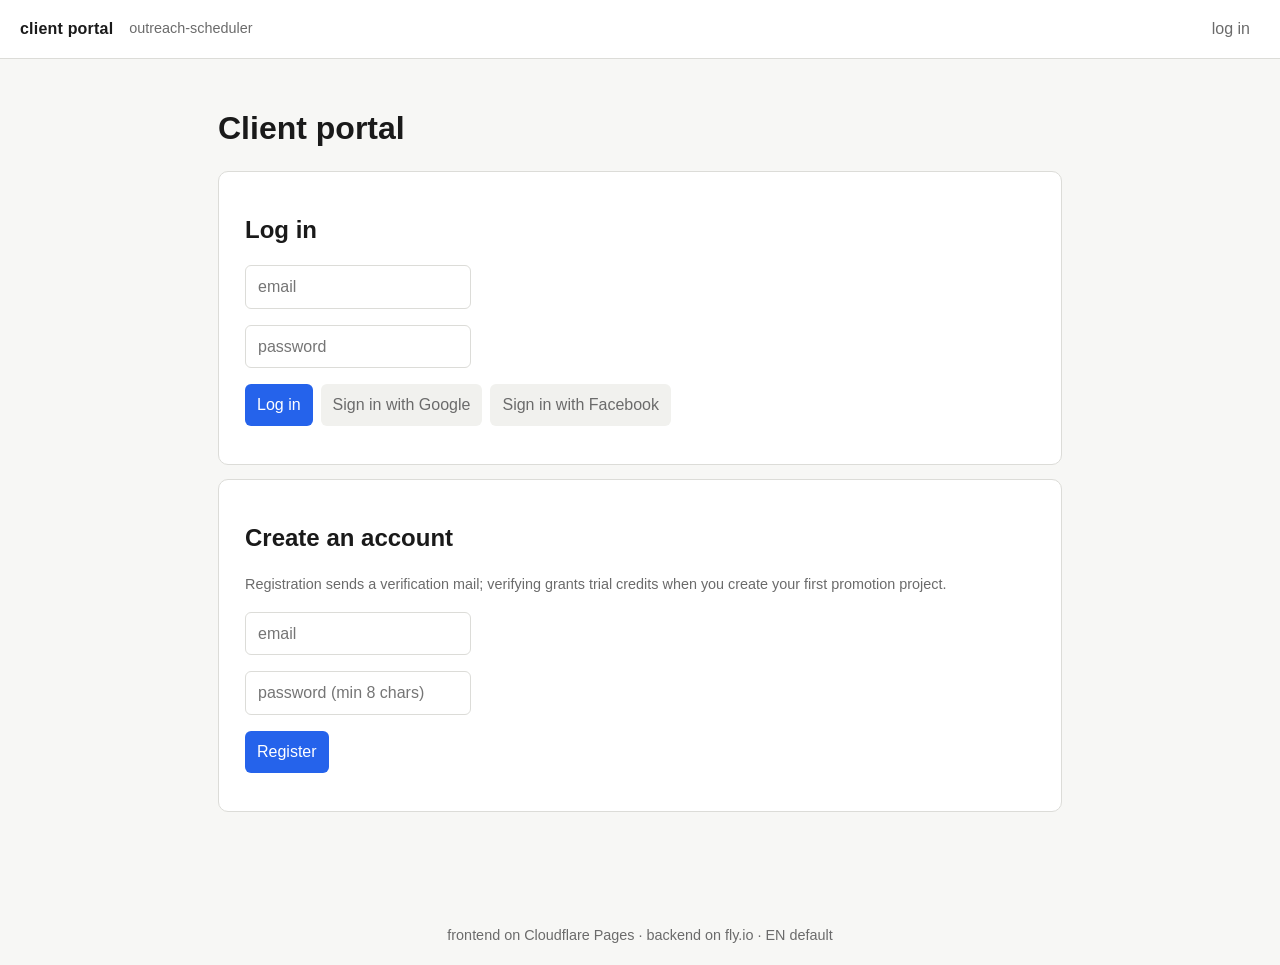
==== frontend/index.html @ bc96b9e0 "feat(portal): JSON API layer with CORS for Pages frontend; static SPA frontend (EN default, token au" ====
<!DOCTYPE html>
<html lang="en">
<head>
<meta charset="utf-8">
<meta name="viewport" content="width=device-width, initial-scale=1">
<title>client portal — outreach-scheduler</title>
<link rel="stylesheet" href="styles.css">
</head>
<body>
<header>
  <b>client portal</b><span class="muted">outreach-scheduler</span>
  <span style="flex:1"></span>
  <nav id="nav"></nav>
</header>
<main id="app"><div class="card"><p class="muted">loading…</p></div></main>
<footer class="muted">frontend on Cloudflare Pages · backend on fly.io · EN default</footer>
<script src="app.js"></script>
</body>
</html>
---- frontend/styles.css ----
:root {
  --bg:#f7f7f5; --panel:#ffffff; --text:#1a1a1a; --muted:#6b6b6b;
  --border:#dcdcd8; --accent:#2563eb; --code:#f1f1ee;
}
@media (prefers-color-scheme: dark) {
  :root {
    --bg:#121417; --panel:#1c1f24; --text:#e4e6ea; --muted:#9aa0a8;
    --border:#2e333a; --accent:#7aa2f7; --code:#23272e;
  }
}
* { box-sizing:border-box; }
body { margin:0; background:var(--bg); color:var(--text); line-height:1.6;
  font-family:-apple-system,'Segoe UI','PingFang SC',sans-serif; }
header { background:var(--panel); border-bottom:1px solid var(--border);
  padding:12px 20px; display:flex; gap:16px; align-items:center;
  position:sticky; top:0; }
header b { letter-spacing:.2px; }
nav { display:flex; gap:6px; flex-wrap:wrap; }
nav a, nav button { padding:4px 10px; border-radius:6px; text-decoration:none;
  color:var(--muted); font-size:14px; border:none; background:none;
  cursor:pointer; font:inherit; }
nav a:hover, nav button:hover { background:var(--code); color:var(--text); }
main { max-width:880px; margin:0 auto; padding:28px 18px 80px; }
.card { background:var(--panel); border:1px solid var(--border);
  border-radius:10px; padding:22px 26px; margin:14px 0; }
h1,h2 { line-height:1.3; }
input,textarea,button,select { font:inherit; padding:8px 12px;
  border-radius:6px; border:1px solid var(--border);
  background:var(--panel); color:var(--text); }
textarea { width:100%; }
button { background:var(--accent); color:#fff; border:none; cursor:pointer; }
button[disabled] { background:var(--code); color:var(--muted); }
table { border-collapse:collapse; width:100%; font-size:.95em; }
th,td { border:1px solid var(--border); padding:6px 10px; text-align:left; }
th { background:var(--code); }
pre { background:var(--code); padding:12px; border-radius:8px;
  overflow-x:auto; border:1px solid var(--border); font-size:.85em; }
code { background:var(--code); padding:2px 5px; border-radius:4px; }
.muted { color:var(--muted); font-size:.9em; }
.ok { color:#15803d; } .warn { color:#b45309; }
footer { text-align:center; padding:18px; }
.row { display:flex; gap:8px; align-items:center; flex-wrap:wrap; }
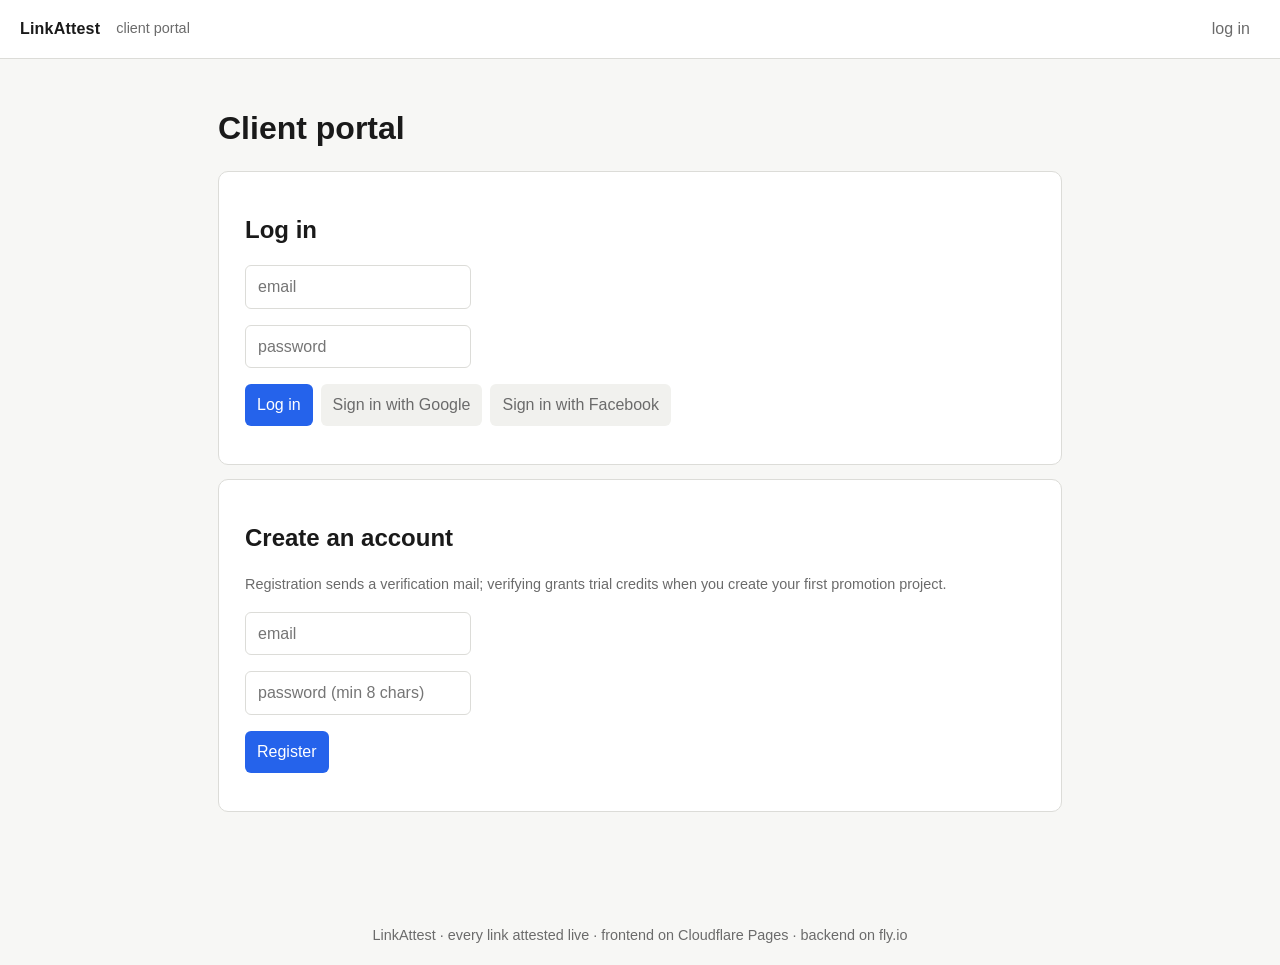
==== commit 82342278: "brand: ratify LinkAttest (linkattest.com pending purchase) — docs EN/zh + site, frontend header/foot" ====
--- a/frontend/index.html
+++ b/frontend/index.html
@@ -3,17 +3,17 @@
 <head>
 <meta charset="utf-8">
 <meta name="viewport" content="width=device-width, initial-scale=1">
-<title>client portal — outreach-scheduler</title>
+<title>LinkAttest — client portal</title>
 <link rel="stylesheet" href="styles.css">
 </head>
 <body>
 <header>
-  <b>client portal</b><span class="muted">outreach-scheduler</span>
+  <b>LinkAttest</b><span class="muted">client portal</span>
   <span style="flex:1"></span>
   <nav id="nav"></nav>
 </header>
 <main id="app"><div class="card"><p class="muted">loading…</p></div></main>
-<footer class="muted">frontend on Cloudflare Pages · backend on fly.io · EN default</footer>
+<footer class="muted">LinkAttest · every link attested live · frontend on Cloudflare Pages · backend on fly.io</footer>
 <script src="app.js"></script>
 </body>
 </html>
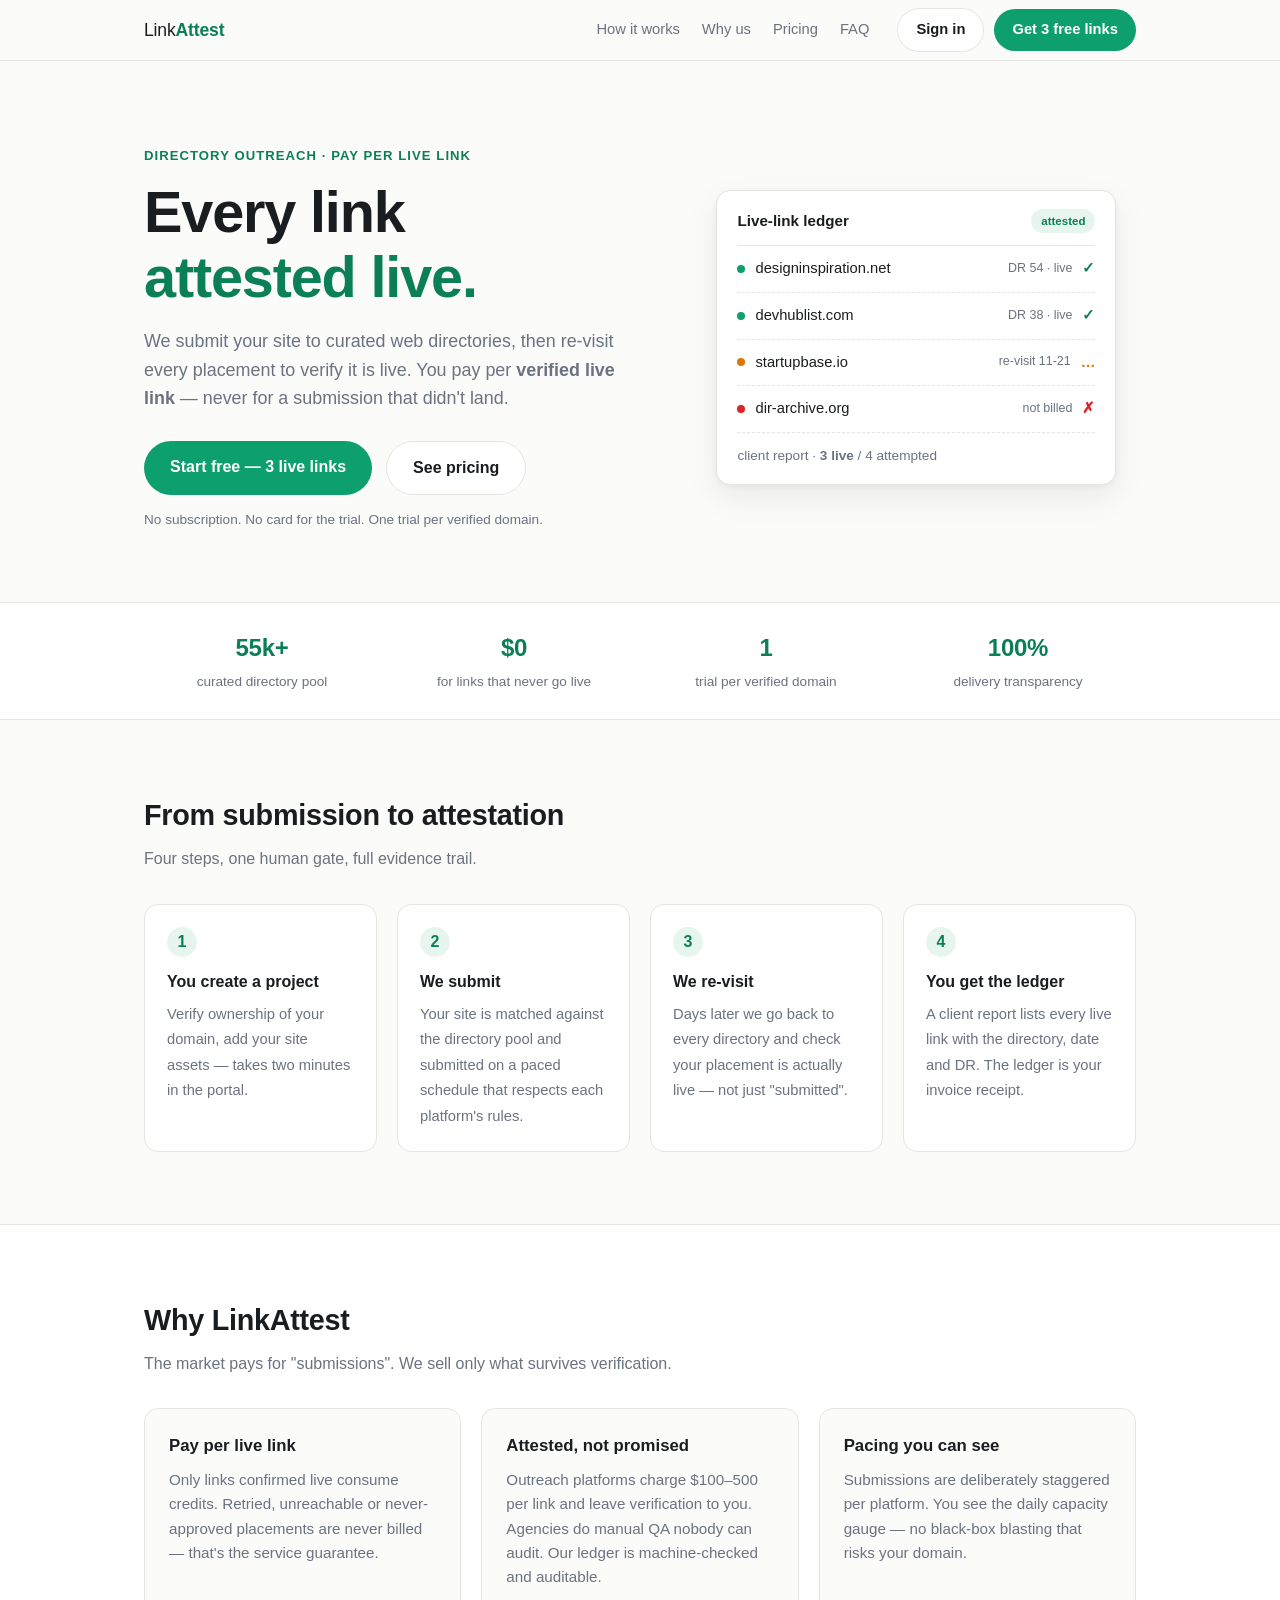
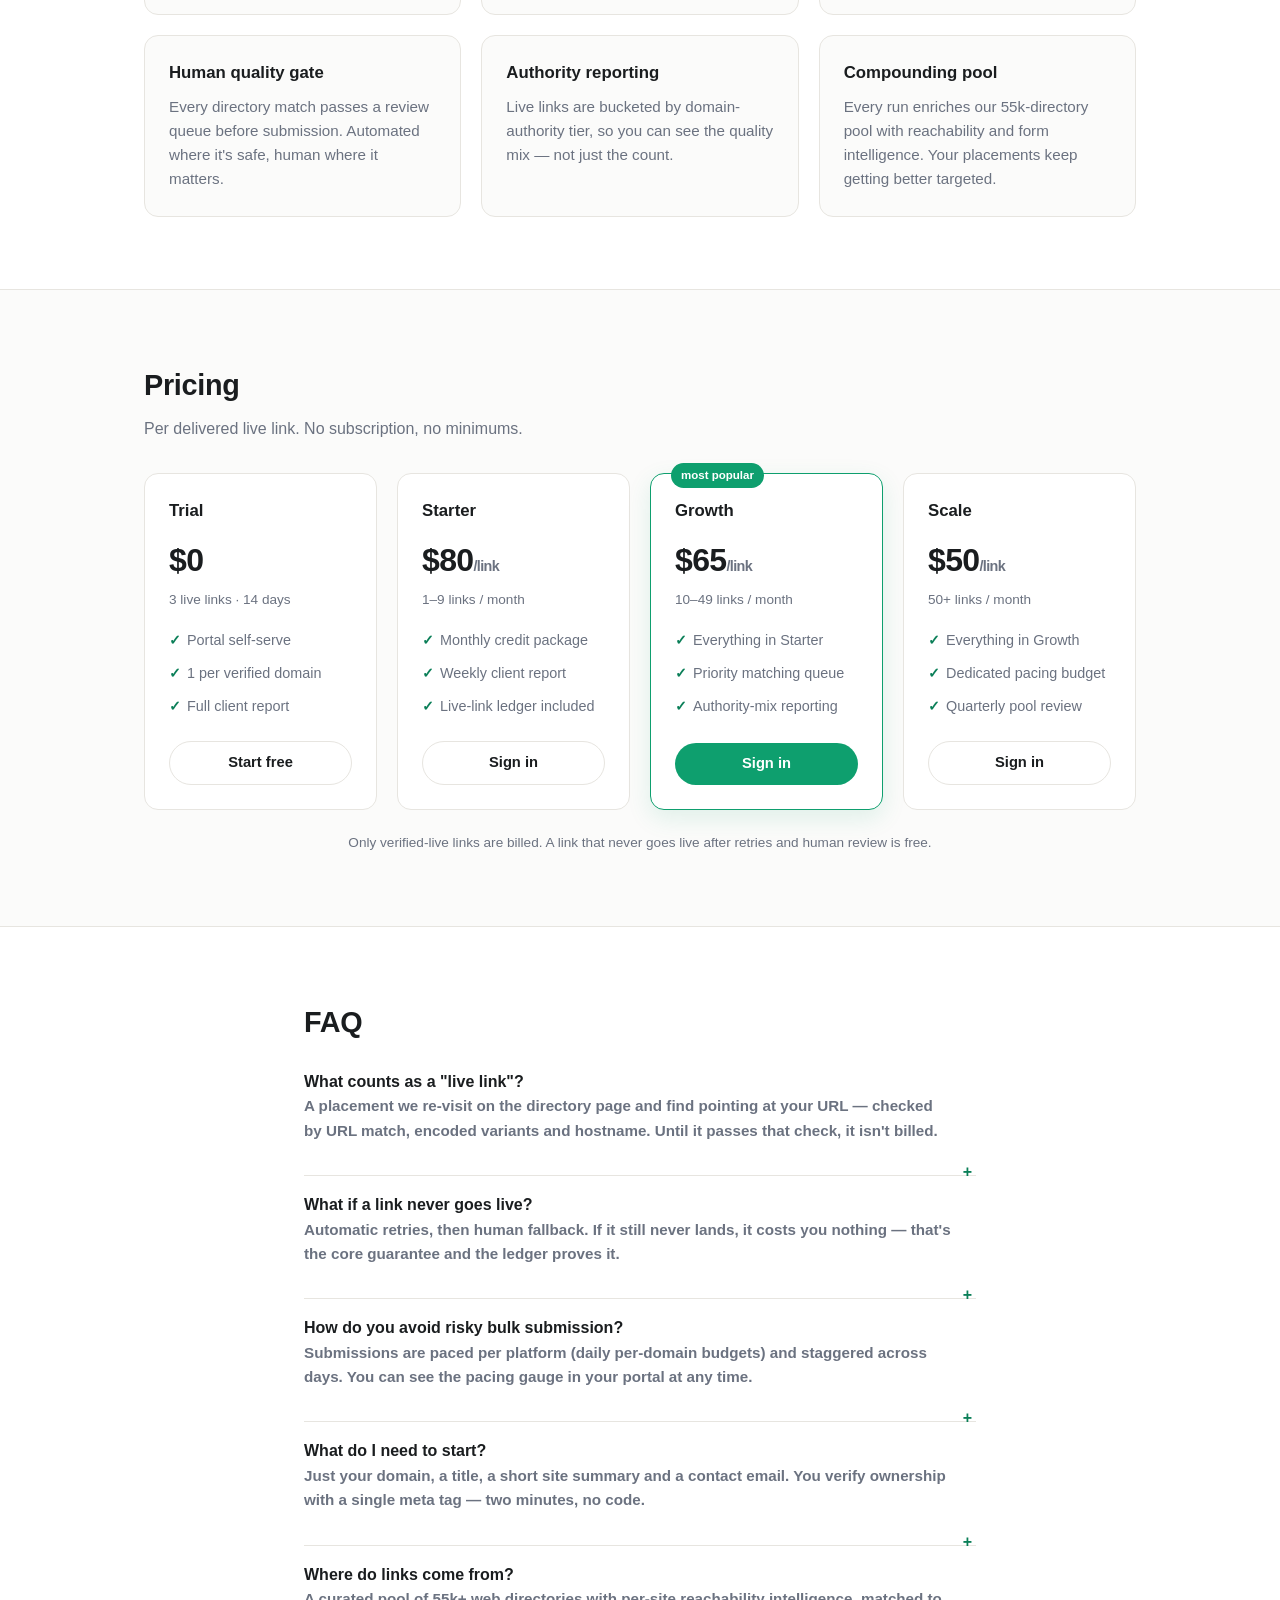
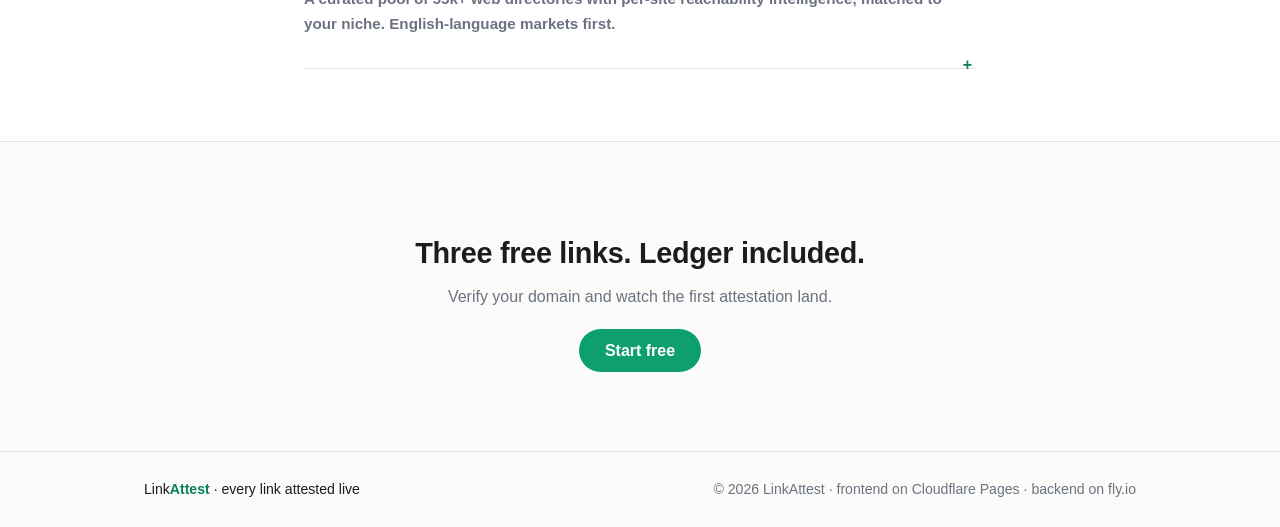
==== commit 83652240: "landing: LinkAttest marketing page (hero+ledger mockup, how-it-works, differentiators, ratified pric" ====
--- a/frontend/index.html
+++ b/frontend/index.html
@@ -3,17 +3,160 @@
 <head>
 <meta charset="utf-8">
 <meta name="viewport" content="width=device-width, initial-scale=1">
-<title>LinkAttest — client portal</title>
-<link rel="stylesheet" href="styles.css">
+<title>LinkAttest — every link attested live</title>
+<meta name="description" content="Directory outreach priced per verified live link. We submit, re-visit, and prove every link is live before you pay — the attestation is the invoice.">
+<link rel="stylesheet" href="landing.css">
 </head>
 <body>
-<header>
-  <b>LinkAttest</b><span class="muted">client portal</span>
-  <span style="flex:1"></span>
-  <nav id="nav"></nav>
+
+<header class="nav">
+  <div class="wrap nav-inner">
+    <a class="logo" href="#top">Link<b>Attest</b></a>
+    <nav class="nav-links">
+      <a href="#how">How it works</a>
+      <a href="#why">Why us</a>
+      <a href="#pricing">Pricing</a>
+      <a href="#faq">FAQ</a>
+    </nav>
+    <div class="nav-cta">
+      <a class="ghost" href="/app/">Sign in</a>
+      <a class="btn" href="/app/">Get 3 free links</a>
+    </div>
+  </div>
 </header>
-<main id="app"><div class="card"><p class="muted">loading…</p></div></main>
-<footer class="muted">LinkAttest · every link attested live · frontend on Cloudflare Pages · backend on fly.io</footer>
-<script src="app.js"></script>
+
+<main id="top">
+
+  <!-- HERO -->
+  <section class="hero">
+    <div class="wrap hero-grid">
+      <div class="hero-copy">
+        <p class="kicker">Directory outreach · pay per live link</p>
+        <h1>Every link<br><span class="accent">attested live.</span></h1>
+        <p class="lede">We submit your site to curated web directories, then re-visit
+        every placement to verify it is live. You pay per <b>verified live link</b> —
+        never for a submission that didn't land.</p>
+        <div class="hero-cta">
+          <a class="btn lg" href="/app/">Start free — 3 live links</a>
+          <a class="ghost lg" href="#pricing">See pricing</a>
+        </div>
+        <p class="fine">No subscription. No card for the trial. One trial per verified domain.</p>
+      </div>
+
+      <div class="hero-proof" aria-hidden="true">
+        <div class="proof-card">
+          <div class="proof-head">Live-link ledger <span class="pill">attested</span></div>
+          <div class="row ok"><span class="dot"></span> designinspiration.net <span class="meta">DR 54 · live</span><span class="check">✓</span></div>
+          <div class="row ok"><span class="dot"></span> devhublist.com <span class="meta">DR 38 · live</span><span class="check">✓</span></div>
+          <div class="row wait"><span class="dot"></span> startupbase.io <span class="meta">re-visit 11-21</span><span class="check">…</span></div>
+          <div class="row bad"><span class="dot"></span> dir-archive.org <span class="meta">not billed</span><span class="check">✗</span></div>
+          <div class="proof-foot">client report · <b>3 live</b> / 4 attempted</div>
+        </div>
+      </div>
+    </div>
+  </section>
+
+  <!-- STATS STRIP -->
+  <section class="strip">
+    <div class="wrap strip-grid">
+      <div><b>55k+</b><span>curated directory pool</span></div>
+      <div><b>$0</b><span>for links that never go live</span></div>
+      <div><b>1</b><span>trial per verified domain</span></div>
+      <div><b>100%</b><span>delivery transparency</span></div>
+    </div>
+  </section>
+
+  <!-- HOW -->
+  <section id="how" class="section">
+    <div class="wrap">
+      <h2>From submission to attestation</h2>
+      <p class="sub">Four steps, one human gate, full evidence trail.</p>
+      <ol class="steps">
+        <li><b>You create a project</b><span>Verify ownership of your domain, add your site assets — takes two minutes in the portal.</span></li>
+        <li><b>We submit</b><span>Your site is matched against the directory pool and submitted on a paced schedule that respects each platform's rules.</span></li>
+        <li><b>We re-visit</b><span>Days later we go back to every directory and check your placement is actually live — not just "submitted".</span></li>
+        <li><b>You get the ledger</b><span>A client report lists every live link with the directory, date and DR. The ledger is your invoice receipt.</span></li>
+      </ol>
+    </div>
+  </section>
+
+  <!-- WHY -->
+  <section id="why" class="section alt">
+    <div class="wrap">
+      <h2>Why LinkAttest</h2>
+      <p class="sub">The market pays for "submissions". We sell only what survives verification.</p>
+      <div class="cards">
+        <div class="card"><h3>Pay per live link</h3><p>Only links confirmed live consume credits. Retried, unreachable or never-approved placements are never billed — that's the service guarantee.</p></div>
+        <div class="card"><h3>Attested, not promised</h3><p>Outreach platforms charge $100–500 per link and leave verification to you. Agencies do manual QA nobody can audit. Our ledger is machine-checked and auditable.</p></div>
+        <div class="card"><h3>Pacing you can see</h3><p>Submissions are deliberately staggered per platform. You see the daily capacity gauge — no black-box blasting that risks your domain.</p></div>
+        <div class="card"><h3>Human quality gate</h3><p>Every directory match passes a review queue before submission. Automated where it's safe, human where it matters.</p></div>
+        <div class="card"><h3>Authority reporting</h3><p>Live links are bucketed by domain-authority tier, so you can see the quality mix — not just the count.</p></div>
+        <div class="card"><h3>Compounding pool</h3><p>Every run enriches our 55k-directory pool with reachability and form intelligence. Your placements keep getting better targeted.</p></div>
+      </div>
+    </div>
+  </section>
+
+  <!-- PRICING -->
+  <section id="pricing" class="section">
+    <div class="wrap">
+      <h2>Pricing</h2>
+      <p class="sub">Per delivered live link. No subscription, no minimums.</p>
+      <div class="tiers">
+        <div class="tier">
+          <h3>Trial</h3><p class="price">$0</p><p class="unit">3 live links · 14 days</p>
+          <ul><li>Portal self-serve</li><li>1 per verified domain</li><li>Full client report</li></ul>
+          <a class="ghost full" href="/app/">Start free</a>
+        </div>
+        <div class="tier">
+          <h3>Starter</h3><p class="price">$80<span>/link</span></p><p class="unit">1–9 links / month</p>
+          <ul><li>Monthly credit package</li><li>Weekly client report</li><li>Live-link ledger included</li></ul>
+          <a class="ghost full" href="/app/">Sign in</a>
+        </div>
+        <div class="tier featured">
+          <span class="tag">most popular</span>
+          <h3>Growth</h3><p class="price">$65<span>/link</span></p><p class="unit">10–49 links / month</p>
+          <ul><li>Everything in Starter</li><li>Priority matching queue</li><li>Authority-mix reporting</li></ul>
+          <a class="btn full" href="/app/">Sign in</a>
+        </div>
+        <div class="tier">
+          <h3>Scale</h3><p class="price">$50<span>/link</span></p><p class="unit">50+ links / month</p>
+          <ul><li>Everything in Growth</li><li>Dedicated pacing budget</li><li>Quarterly pool review</li></ul>
+          <a class="ghost full" href="/app/">Sign in</a>
+        </div>
+      </div>
+      <p class="fine center">Only verified-live links are billed. A link that never goes live after retries and human review is free.</p>
+    </div>
+  </section>
+
+  <!-- FAQ -->
+  <section id="faq" class="section alt">
+    <div class="wrap narrow">
+      <h2>FAQ</h2>
+      <details><summary>What counts as a "live link"?<p>A placement we re-visit on the directory page and find pointing at your URL — checked by URL match, encoded variants and hostname. Until it passes that check, it isn't billed.</p></summary></details>
+      <details><summary>What if a link never goes live?<p>Automatic retries, then human fallback. If it still never lands, it costs you nothing — that's the core guarantee and the ledger proves it.</p></summary></details>
+      <details><summary>How do you avoid risky bulk submission?<p>Submissions are paced per platform (daily per-domain budgets) and staggered across days. You can see the pacing gauge in your portal at any time.</p></summary></details>
+      <details><summary>What do I need to start?<p>Just your domain, a title, a short site summary and a contact email. You verify ownership with a single meta tag — two minutes, no code.</p></summary></details>
+      <details><summary>Where do links come from?<p>A curated pool of 55k+ web directories with per-site reachability intelligence, matched to your niche. English-language markets first.</p></summary></details>
+    </div>
+  </section>
+
+  <!-- CTA -->
+  <section class="cta">
+    <div class="wrap narrow center">
+      <h2>Three free links. Ledger included.</h2>
+      <p class="sub">Verify your domain and watch the first attestation land.</p>
+      <a class="btn lg" href="/app/">Start free</a>
+    </div>
+  </section>
+
+</main>
+
+<footer class="foot">
+  <div class="wrap foot-inner">
+    <span>Link<b>Attest</b> · every link attested live</span>
+    <span class="muted">© 2026 LinkAttest · frontend on Cloudflare Pages · backend on fly.io</span>
+  </div>
+</footer>
+
 </body>
 </html>
--- a/frontend/landing.css
+++ b/frontend/landing.css
@@ -0,0 +1,140 @@
+/* LinkAttest landing — small & beautiful, single accent, no JS */
+:root {
+  --bg: #fbfbfa;
+  --surface: #ffffff;
+  --ink: #1a1d1f;
+  --muted: #6b7280;
+  --line: #e7e5e0;
+  --accent: #0e9f6e;
+  --accent-dark: #0b7f58;
+  --accent-soft: #e6f6ef;
+  --warn: #d97706;
+  --bad: #dc2626;
+  --radius: 14px;
+}
+* { box-sizing: border-box; margin: 0; padding: 0; }
+html { scroll-behavior: smooth; }
+body {
+  font-family: -apple-system, BlinkMacSystemFont, "Segoe UI", Roboto, Helvetica, Arial, sans-serif;
+  background: var(--bg);
+  color: var(--ink);
+  line-height: 1.6;
+  -webkit-font-smoothing: antialiased;
+}
+.wrap { max-width: 1040px; margin: 0 auto; padding: 0 24px; }
+.wrap.narrow { max-width: 720px; }
+h1 { font-size: clamp(2.4rem, 6vw, 3.6rem); line-height: 1.12; letter-spacing: -0.02em; font-weight: 800; }
+h2 { font-size: 1.8rem; letter-spacing: -0.01em; font-weight: 750; margin-bottom: 8px; }
+h3 { font-size: 1.05rem; font-weight: 700; }
+.sub { color: var(--muted); margin-bottom: 32px; }
+.fine { color: var(--muted); font-size: 0.85rem; }
+.center { text-align: center; }
+.accent { color: var(--accent-dark); }
+b { font-weight: 700; }
+
+/* nav */
+.nav { position: sticky; top: 0; z-index: 10; background: rgba(251,251,250,.92); backdrop-filter: blur(8px); border-bottom: 1px solid var(--line); }
+.nav-inner { display: flex; align-items: center; gap: 28px; height: 60px; }
+.logo { font-size: 1.1rem; font-weight: 500; text-decoration: none; color: var(--ink); letter-spacing: -0.01em; }
+.logo b { color: var(--accent-dark); }
+.nav-links { display: flex; gap: 22px; margin-left: auto; }
+.nav-links a { color: var(--muted); text-decoration: none; font-size: 0.92rem; }
+.nav-links a:hover { color: var(--ink); }
+.nav-cta { display: flex; gap: 10px; align-items: center; }
+
+/* buttons */
+.btn { background: var(--accent); color: #fff; text-decoration: none; font-weight: 650; font-size: 0.92rem;
+  padding: 9px 18px; border-radius: 999px; transition: background .15s; white-space: nowrap; }
+.btn:hover { background: var(--accent-dark); }
+.btn.lg { padding: 13px 26px; font-size: 1rem; }
+.btn.full { display: block; text-align: center; margin-top: 18px; }
+.ghost { color: var(--ink); text-decoration: none; font-weight: 600; font-size: 0.92rem;
+  padding: 9px 18px; border: 1px solid var(--line); border-radius: 999px; background: var(--surface); white-space: nowrap; }
+.ghost:hover { border-color: var(--ink); }
+.ghost.lg { padding: 13px 26px; font-size: 1rem; }
+.ghost.full { display: block; text-align: center; margin-top: 18px; }
+
+/* hero */
+.hero { padding: 84px 0 72px; }
+.hero-grid { display: grid; grid-template-columns: 1.15fr 1fr; gap: 48px; align-items: center; }
+.kicker { color: var(--accent-dark); font-weight: 700; font-size: 0.82rem; text-transform: uppercase; letter-spacing: 0.08em; margin-bottom: 14px; }
+.lede { font-size: 1.12rem; color: var(--muted); margin: 18px 0 28px; max-width: 34em; }
+.hero-cta { display: flex; gap: 14px; flex-wrap: wrap; }
+.hero .fine { margin-top: 14px; }
+
+/* proof card mockup */
+.hero-proof { display: flex; justify-content: center; }
+.proof-card { background: var(--surface); border: 1px solid var(--line); border-radius: var(--radius);
+  box-shadow: 0 12px 32px rgba(20,30,25,.08), 0 2px 6px rgba(20,30,25,.04); width: 100%; max-width: 400px; padding: 18px 20px; }
+.proof-head { display: flex; justify-content: space-between; align-items: center; font-weight: 700; font-size: 0.95rem; padding-bottom: 12px; border-bottom: 1px solid var(--line); }
+.pill { background: var(--accent-soft); color: var(--accent-dark); font-size: 0.72rem; font-weight: 700; padding: 3px 10px; border-radius: 999px; }
+.row { display: flex; align-items: center; gap: 10px; padding: 11px 0; border-bottom: 1px dashed var(--line); font-size: 0.92rem; }
+.row .meta { margin-left: auto; color: var(--muted); font-size: 0.78rem; }
+.row .check { font-weight: 800; }
+.dot { width: 8px; height: 8px; border-radius: 50%; flex-shrink: 0; }
+.ok .dot { background: var(--accent); } .ok .check { color: var(--accent-dark); }
+.wait .dot { background: var(--warn); } .wait .check { color: var(--warn); }
+.bad .dot { background: var(--bad); } .bad .check { color: var(--bad); } .bad span:first-of-type { text-decoration: line-through; color: var(--muted); }
+.proof-foot { padding-top: 12px; color: var(--muted); font-size: 0.85rem; }
+
+/* stats strip */
+.strip { border-block: 1px solid var(--line); background: var(--surface); }
+.strip-grid { display: grid; grid-template-columns: repeat(4, 1fr); gap: 16px; padding: 26px 24px; text-align: center; }
+.strip b { display: block; font-size: 1.5rem; color: var(--accent-dark); letter-spacing: -0.01em; }
+.strip span { color: var(--muted); font-size: 0.85rem; }
+
+/* sections */
+.section { padding: 72px 0; }
+.section.alt { background: var(--surface); border-block: 1px solid var(--line); }
+
+/* steps */
+.steps { list-style: none; display: grid; grid-template-columns: repeat(4, 1fr); gap: 20px; counter-reset: step; }
+.steps li { counter-increment: step; background: var(--surface); border: 1px solid var(--line); border-radius: var(--radius); padding: 22px; }
+.steps li::before { content: counter(step); display: inline-flex; align-items: center; justify-content: center;
+  width: 30px; height: 30px; border-radius: 50%; background: var(--accent-soft); color: var(--accent-dark); font-weight: 800; margin-bottom: 12px; }
+.steps li b { display: block; margin-bottom: 6px; }
+.steps span { color: var(--muted); font-size: 0.92rem; }
+
+/* cards */
+.cards { display: grid; grid-template-columns: repeat(3, 1fr); gap: 20px; }
+.card { background: var(--bg); border: 1px solid var(--line); border-radius: var(--radius); padding: 24px; }
+.card h3 { margin-bottom: 8px; }
+.card p { color: var(--muted); font-size: 0.95rem; }
+
+/* pricing */
+.tiers { display: grid; grid-template-columns: repeat(4, 1fr); gap: 20px; align-items: stretch; }
+.tier { background: var(--surface); border: 1px solid var(--line); border-radius: var(--radius); padding: 24px; position: relative; display: flex; flex-direction: column; }
+.tier.featured { border-color: var(--accent); box-shadow: 0 8px 24px rgba(14,159,110,.12); }
+.tier .tag { position: absolute; top: -11px; left: 20px; background: var(--accent); color: #fff; font-size: 0.72rem; font-weight: 700; padding: 3px 10px; border-radius: 999px; }
+.price { font-size: 2rem; font-weight: 800; letter-spacing: -0.02em; margin: 10px 0 2px; }
+.price span { font-size: 0.9rem; font-weight: 600; color: var(--muted); }
+.unit { color: var(--muted); font-size: 0.85rem; margin-bottom: 14px; }
+.tier ul { list-style: none; flex: 1; }
+.tier li { color: var(--muted); font-size: 0.9rem; padding: 5px 0 5px 18px; position: relative; }
+.tier li::before { content: "✓"; position: absolute; left: 0; color: var(--accent-dark); font-weight: 800; }
+.section .fine.center { margin-top: 22px; }
+
+/* faq */
+details { border-bottom: 1px solid var(--line); }
+details summary { cursor: pointer; padding: 16px 0; font-weight: 650; list-style: none; position: relative; }
+details summary::-webkit-details-marker { display: none; }
+details summary::after { content: "+"; position: absolute; right: 4px; color: var(--accent-dark); font-weight: 800; }
+details[open] summary::after { content: "–"; }
+details p { color: var(--muted); padding: 0 24px 16px 0; font-size: 0.95rem; }
+
+/* cta + footer */
+.cta { padding: 88px 0; }
+.cta h2 { margin-bottom: 8px; }
+.cta .sub { margin-bottom: 28px; }
+.foot { border-top: 1px solid var(--line); padding: 26px 0; font-size: 0.88rem; }
+.foot-inner { display: flex; justify-content: space-between; flex-wrap: wrap; gap: 8px; }
+.foot b { color: var(--accent-dark); }
+.muted { color: var(--muted); }
+
+@media (max-width: 880px) {
+  .nav-links { display: none; }
+  .hero-grid, .cards, .steps, .tiers { grid-template-columns: 1fr; }
+  .hero { padding: 56px 0 48px; }
+  .strip-grid { grid-template-columns: repeat(2, 1fr); }
+  .steps { gap: 14px; }
+}
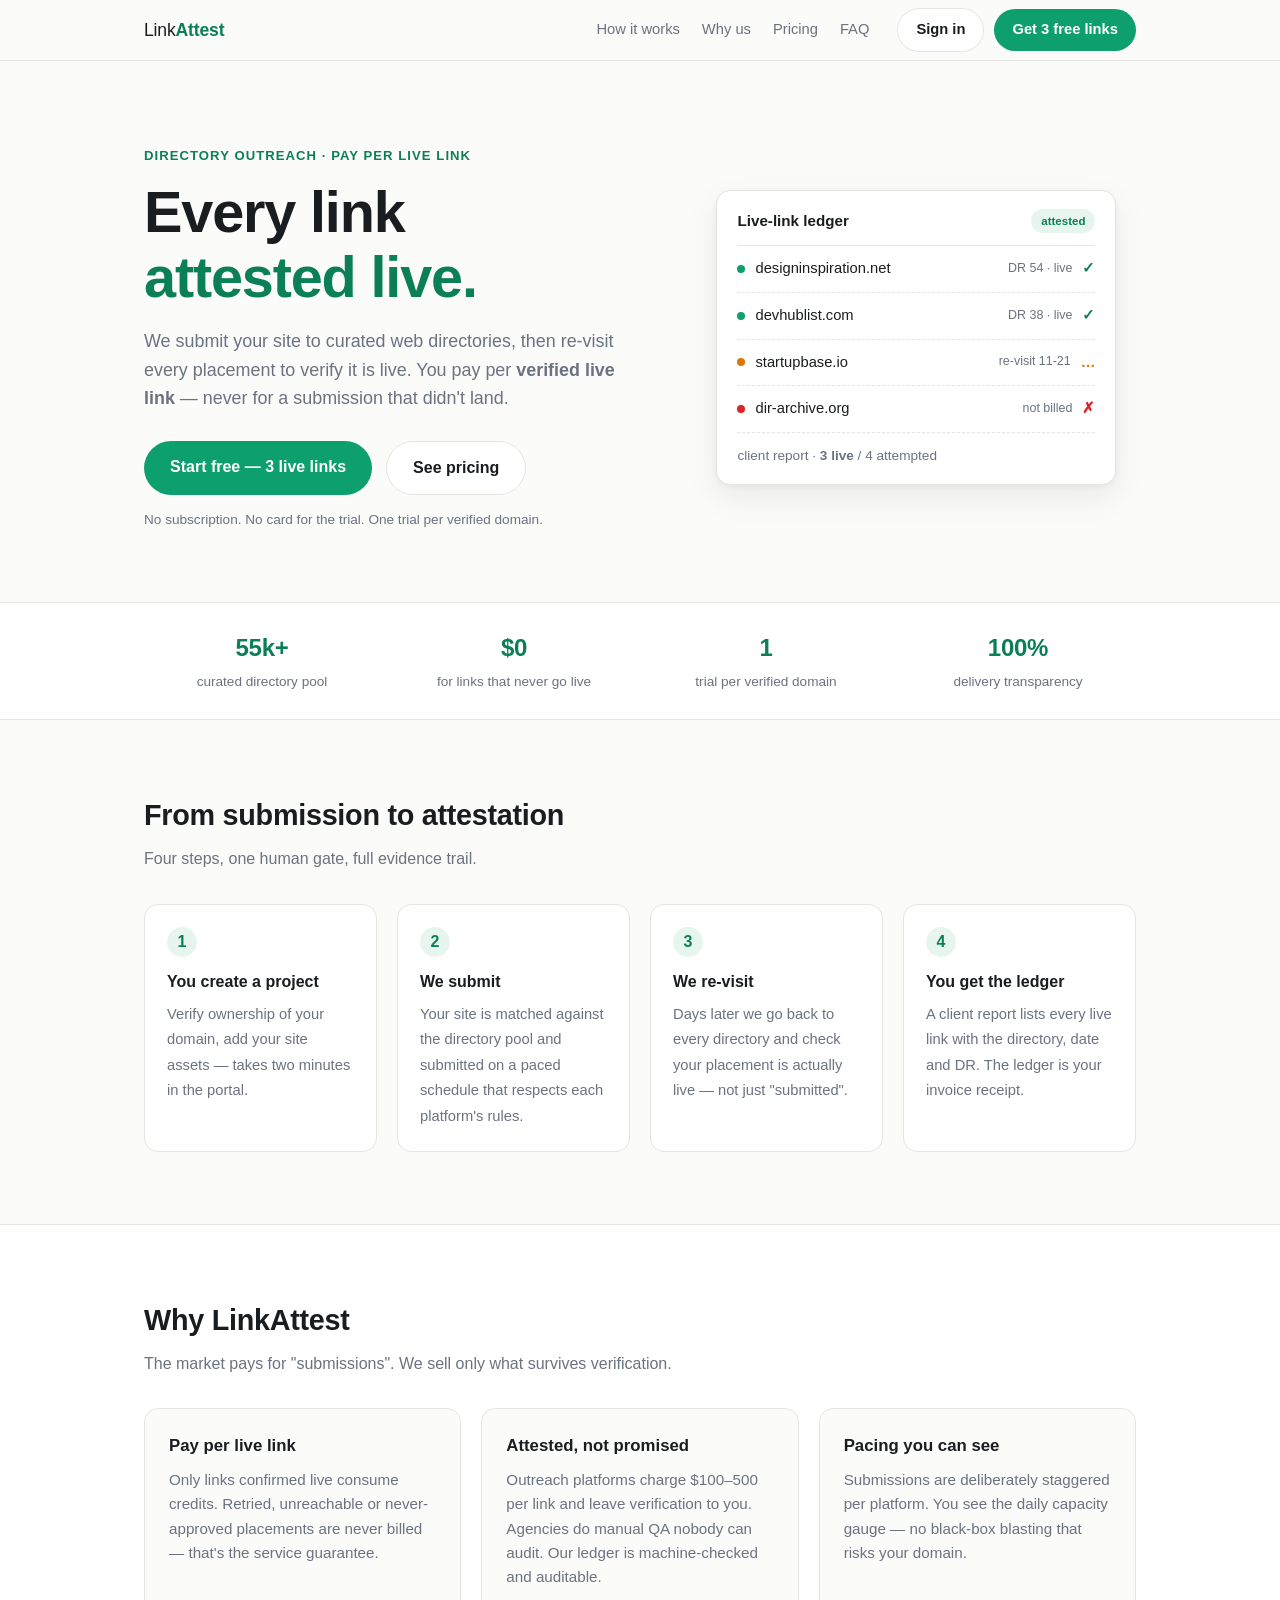
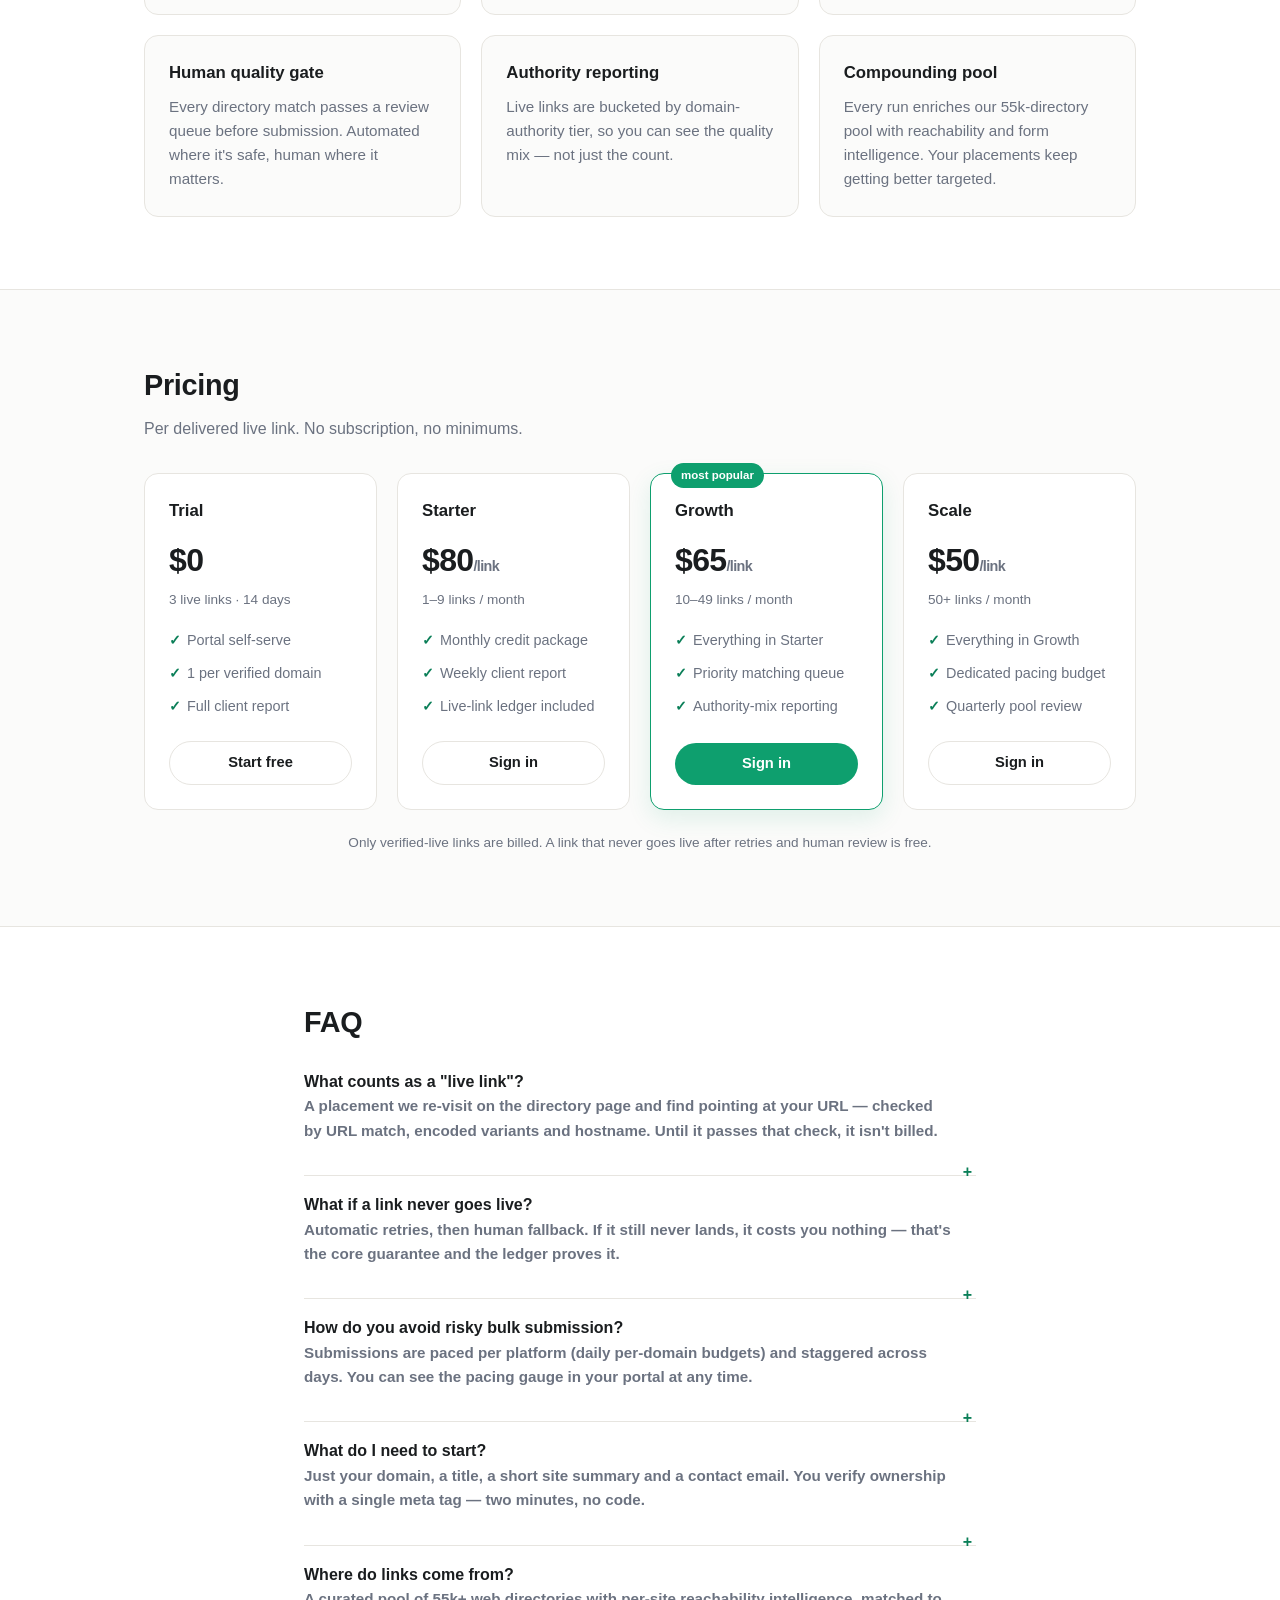
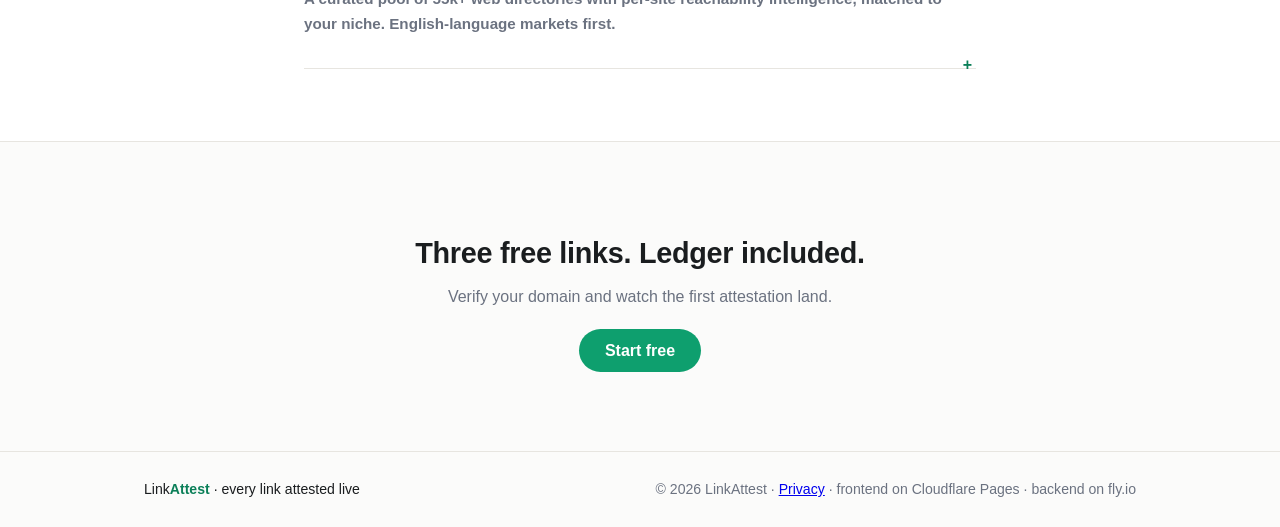
==== commit 6bf63c19: "domain: revoke ***REVOKED-DOMAIN*** (no redirect); linkattest.com is the single frontend" ====
--- a/frontend/index.html
+++ b/frontend/index.html
@@ -5,6 +5,7 @@
 <meta name="viewport" content="width=device-width, initial-scale=1">
 <title>LinkAttest — every link attested live</title>
 <meta name="description" content="Directory outreach priced per verified live link. We submit, re-visit, and prove every link is live before you pay — the attestation is the invoice.">
+<link rel="icon" href="data:image/svg+xml,%3Csvg xmlns='http://www.w3.org/2000/svg' viewBox='0 0 32 32'%3E%3Crect width='32' height='32' rx='8' fill='%230e9f6e'/%3E%3Cpath d='M9 17l4 4 10-10' stroke='%23fff' stroke-width='3.5' fill='none' stroke-linecap='round' stroke-linejoin='round'/%3E%3C/svg%3E">
 <link rel="stylesheet" href="landing.css">
 </head>
 <body>
@@ -154,7 +155,7 @@
 <footer class="foot">
   <div class="wrap foot-inner">
     <span>Link<b>Attest</b> · every link attested live</span>
-    <span class="muted">© 2026 LinkAttest · frontend on Cloudflare Pages · backend on fly.io</span>
+    <span class="muted">© 2026 LinkAttest · <a href="/privacy">Privacy</a> · frontend on Cloudflare Pages · backend on fly.io</span>
   </div>
 </footer>
 
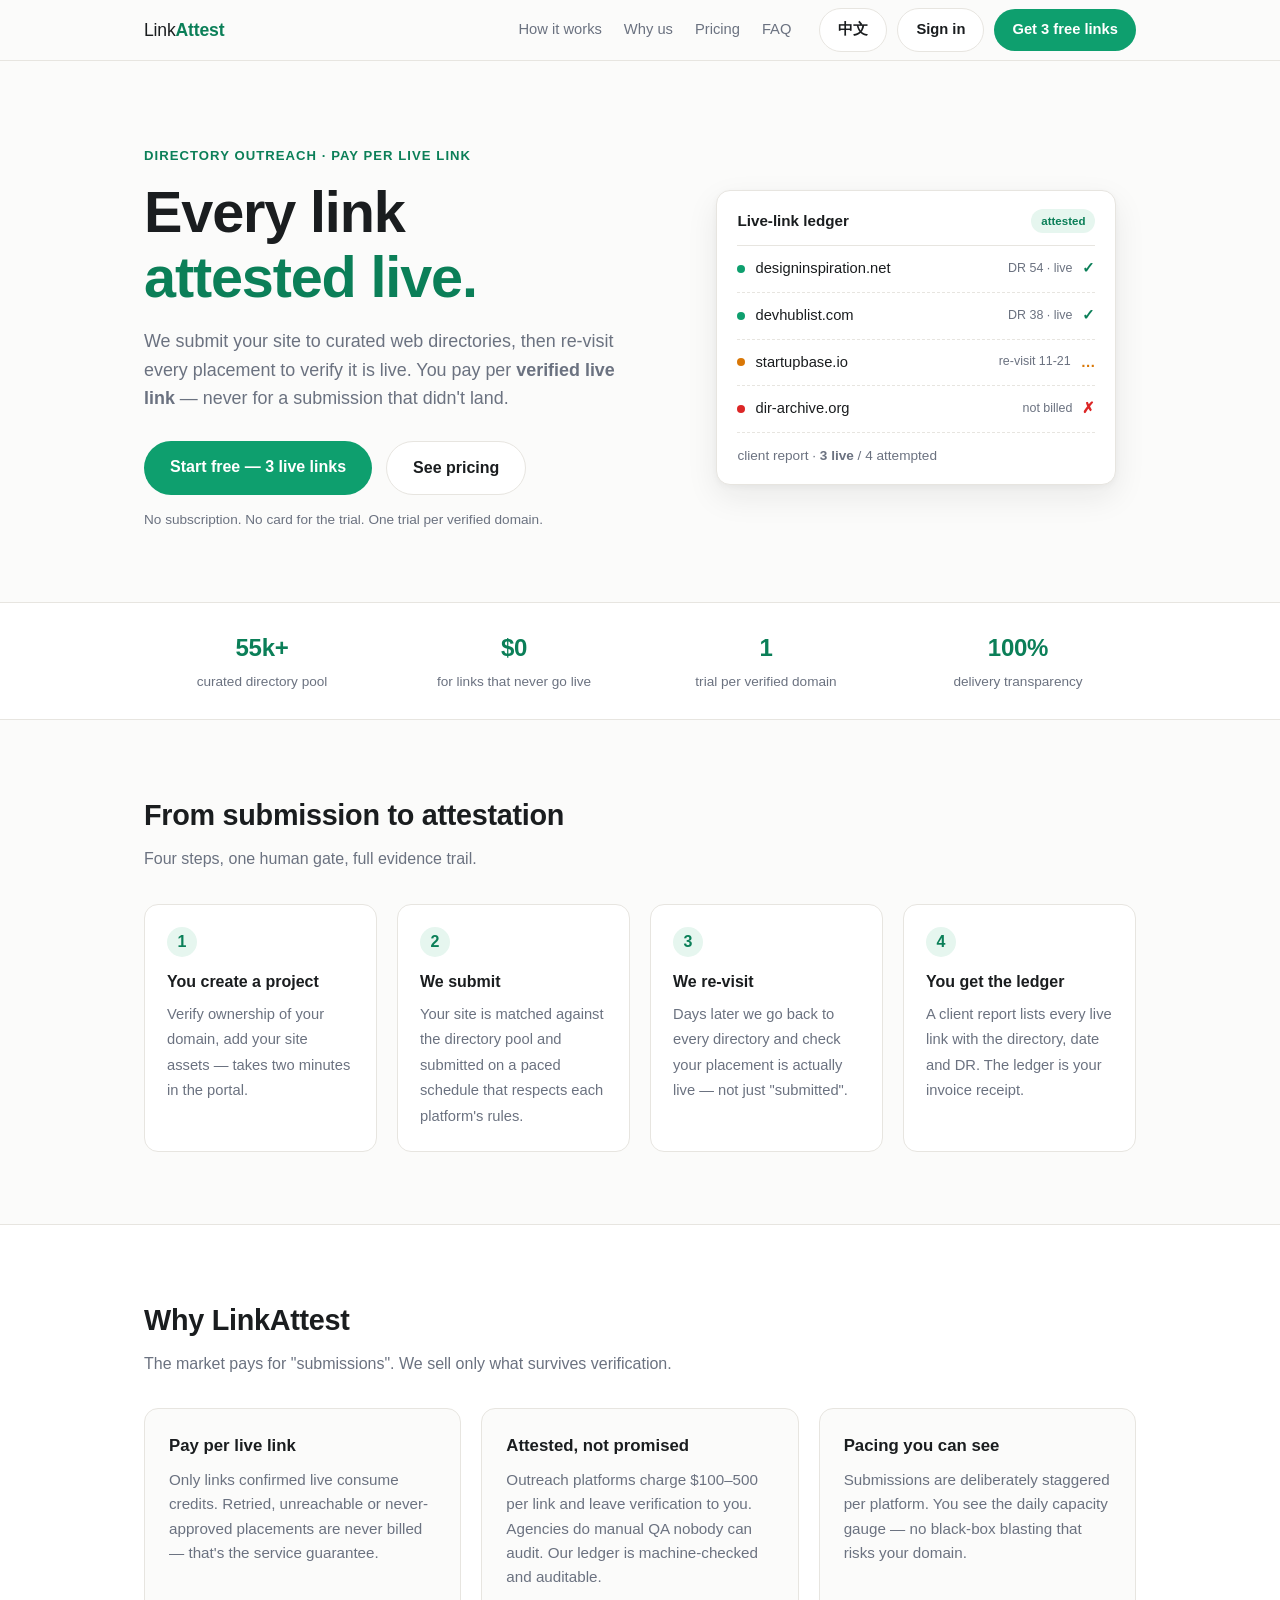
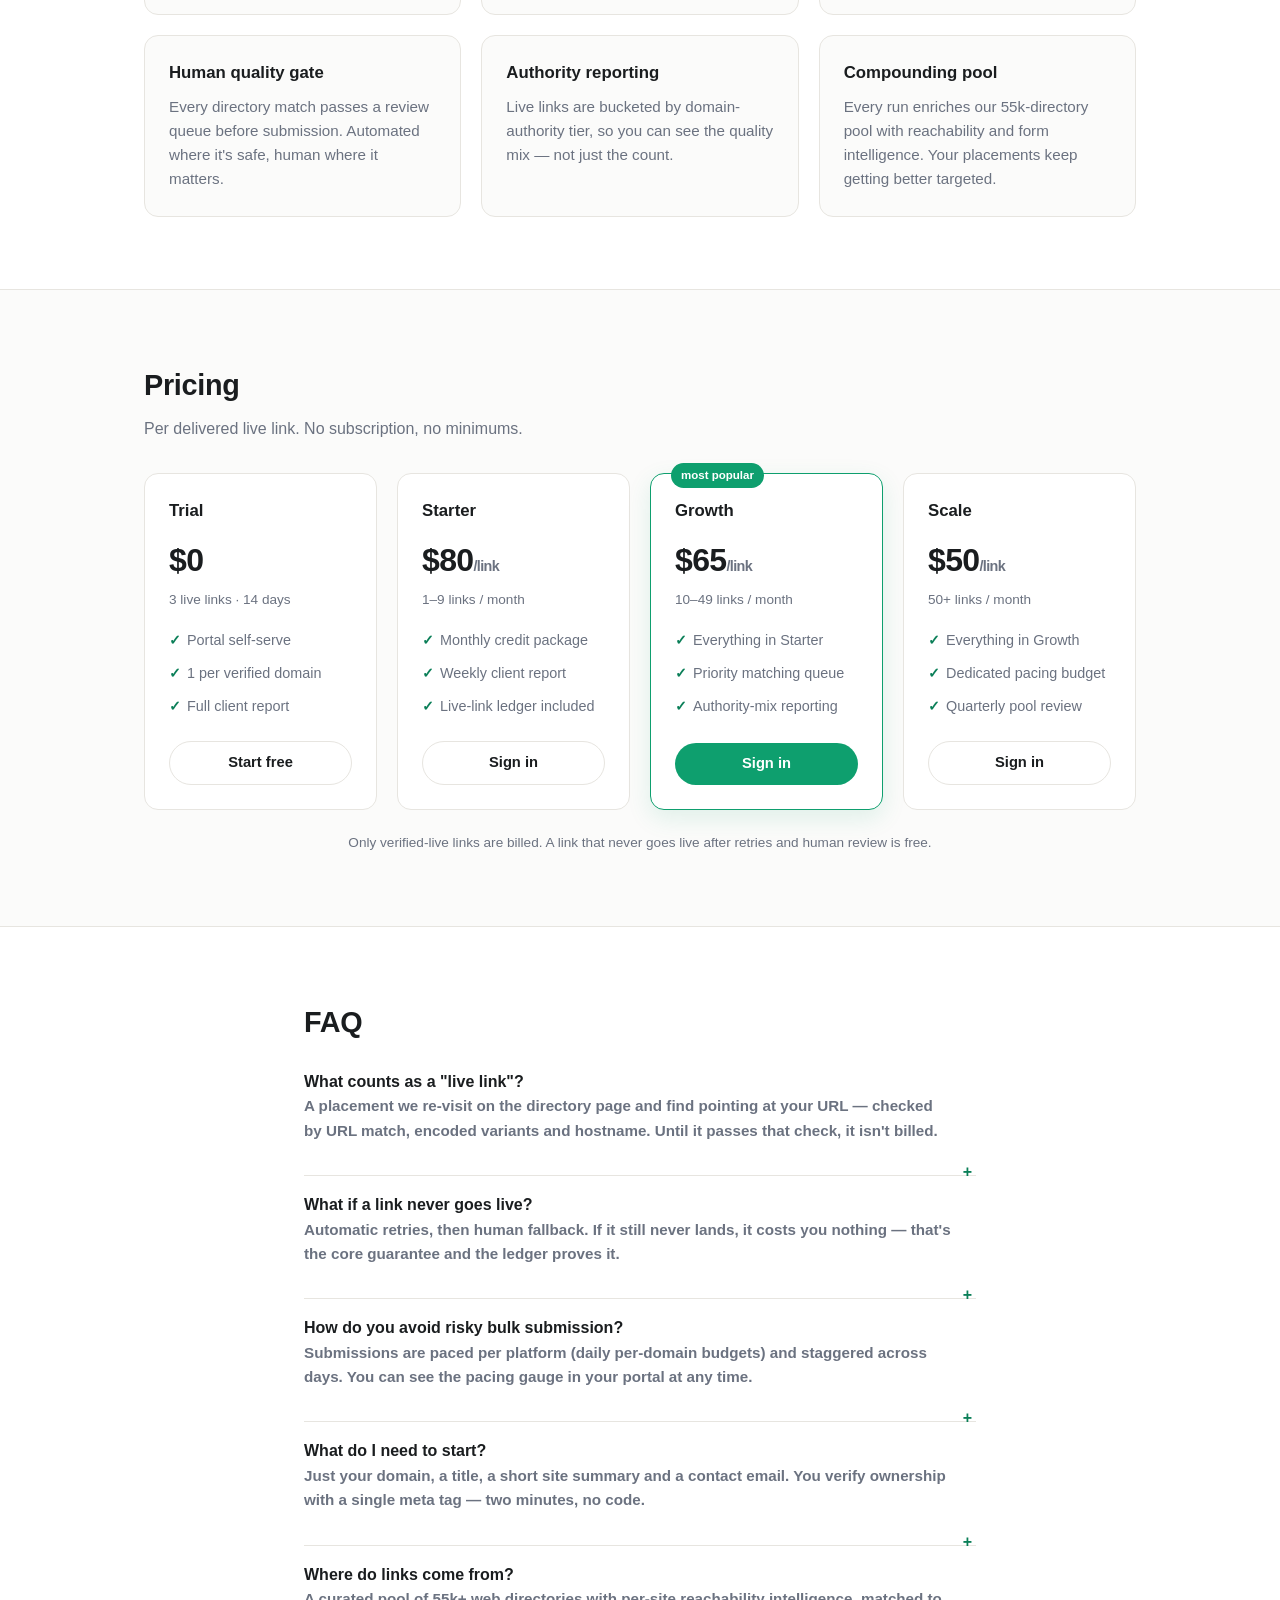
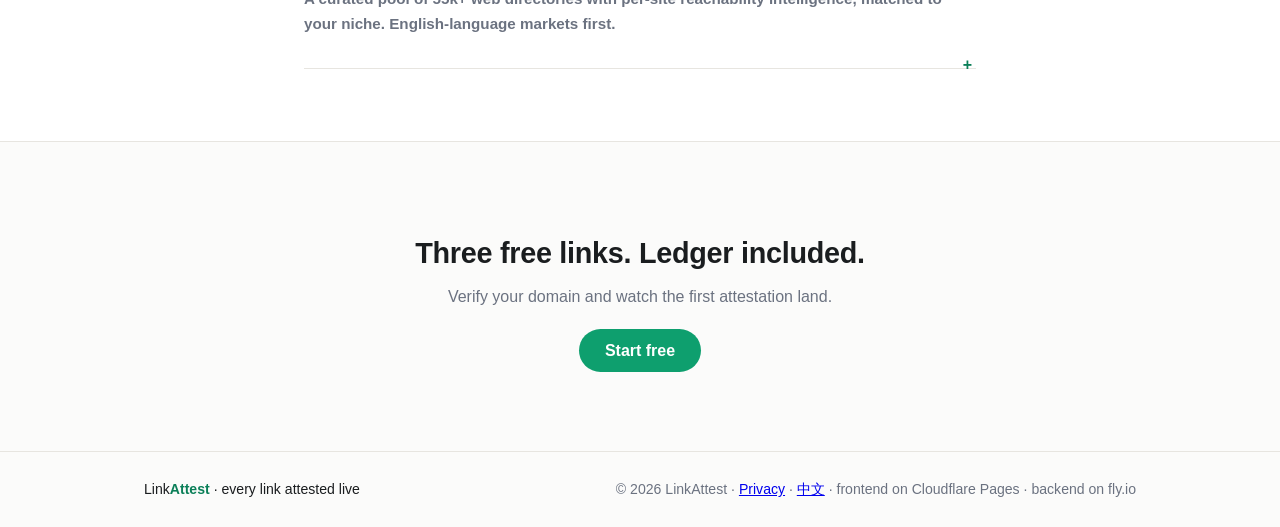
==== commit a06e8358: "i18n: EN/ZH — /zh/ static landing+privacy, SPA dictionary switch" ====
--- a/frontend/index.html
+++ b/frontend/index.html
@@ -5,6 +5,10 @@
 <meta name="viewport" content="width=device-width, initial-scale=1">
 <title>LinkAttest — every link attested live</title>
 <meta name="description" content="Directory outreach priced per verified live link. We submit, re-visit, and prove every link is live before you pay — the attestation is the invoice.">
+<link rel="canonical" href="https://linkattest.com/">
+<link rel="alternate" hreflang="en" href="https://linkattest.com/">
+<link rel="alternate" hreflang="zh-Hans" href="https://linkattest.com/zh/">
+<link rel="alternate" hreflang="x-default" href="https://linkattest.com/">
 <link rel="icon" href="data:image/svg+xml,%3Csvg xmlns='http://www.w3.org/2000/svg' viewBox='0 0 32 32'%3E%3Crect width='32' height='32' rx='8' fill='%230e9f6e'/%3E%3Cpath d='M9 17l4 4 10-10' stroke='%23fff' stroke-width='3.5' fill='none' stroke-linecap='round' stroke-linejoin='round'/%3E%3C/svg%3E">
 <link rel="stylesheet" href="landing.css">
 </head>
@@ -20,6 +24,7 @@
       <a href="#faq">FAQ</a>
     </nav>
     <div class="nav-cta">
+      <a class="ghost" href="/zh/" hreflang="zh-Hans" lang="zh-Hans">中文</a>
       <a class="ghost" href="/app/">Sign in</a>
       <a class="btn" href="/app/">Get 3 free links</a>
     </div>
@@ -155,7 +160,7 @@
 <footer class="foot">
   <div class="wrap foot-inner">
     <span>Link<b>Attest</b> · every link attested live</span>
-    <span class="muted">© 2026 LinkAttest · <a href="/privacy">Privacy</a> · frontend on Cloudflare Pages · backend on fly.io</span>
+    <span class="muted">© 2026 LinkAttest · <a href="/privacy">Privacy</a> · <a href="/zh/" hreflang="zh-Hans" lang="zh-Hans">中文</a> · frontend on Cloudflare Pages · backend on fly.io</span>
   </div>
 </footer>
 
